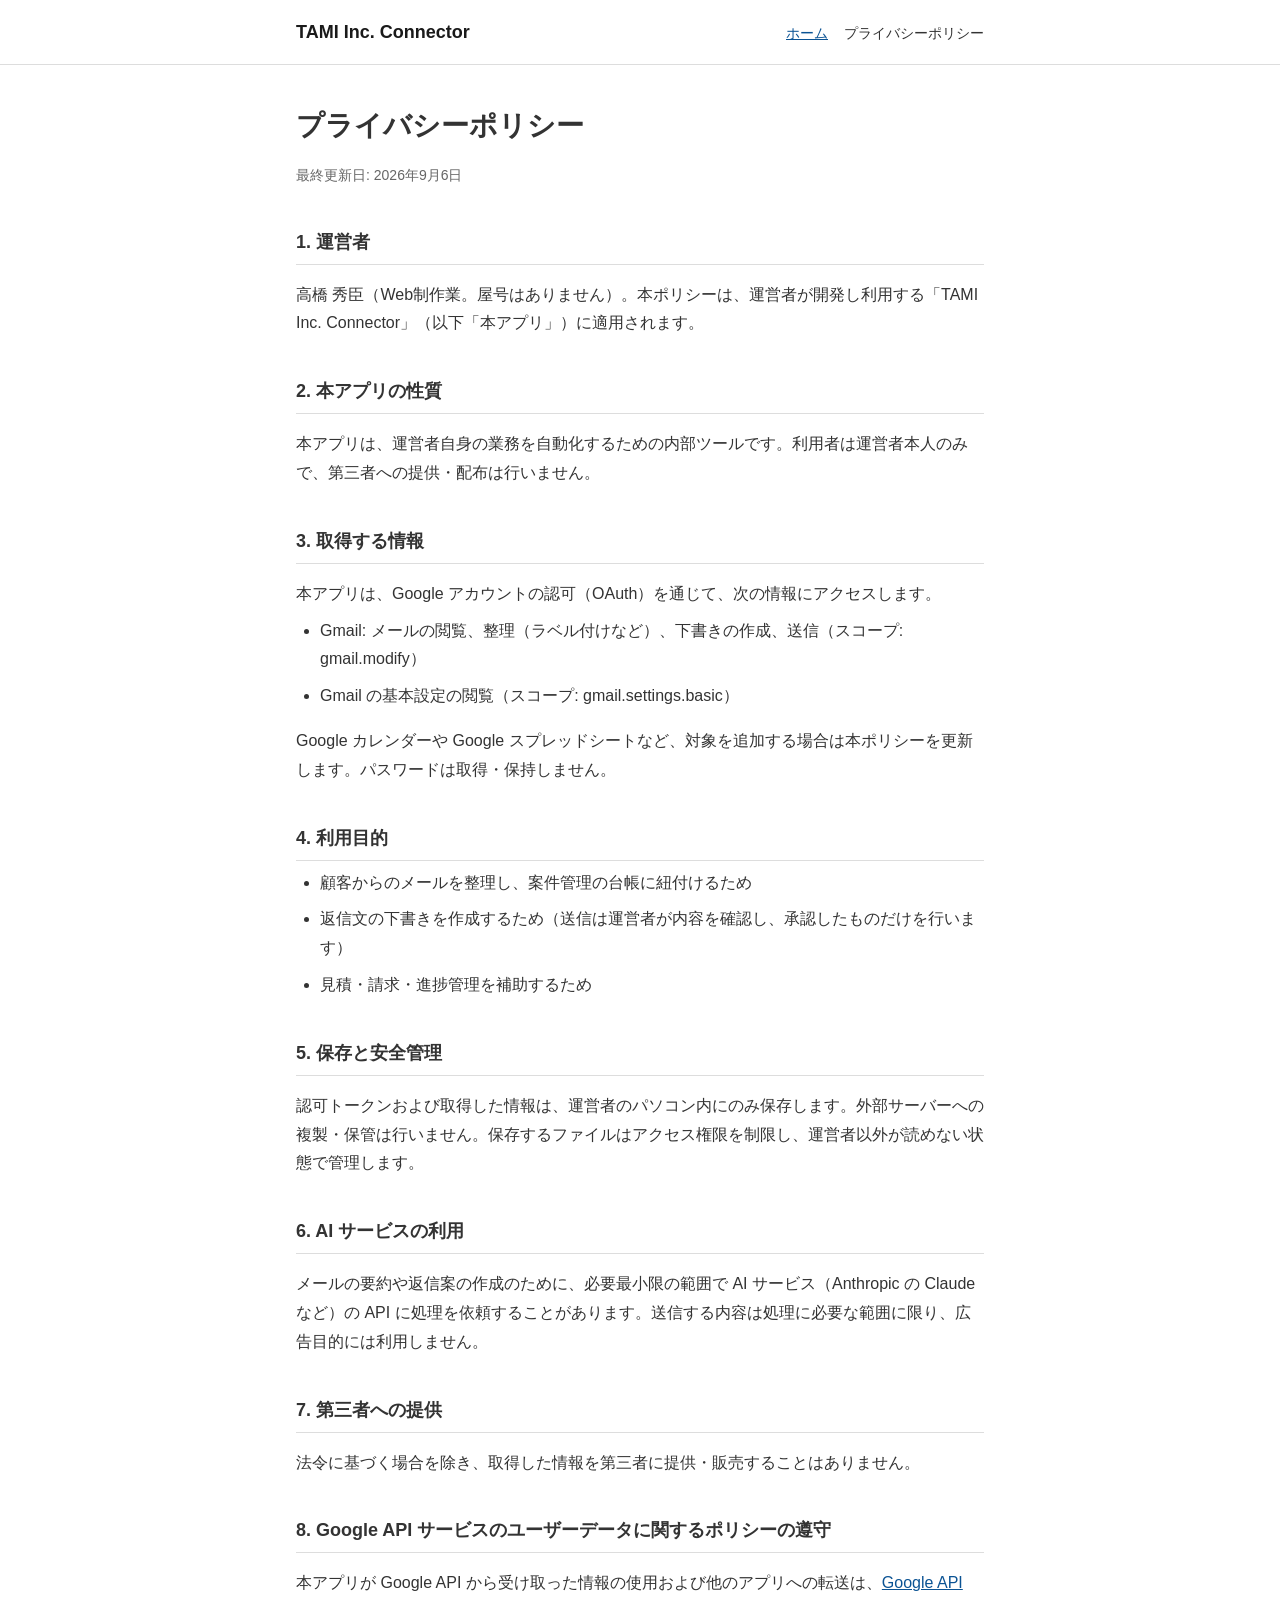
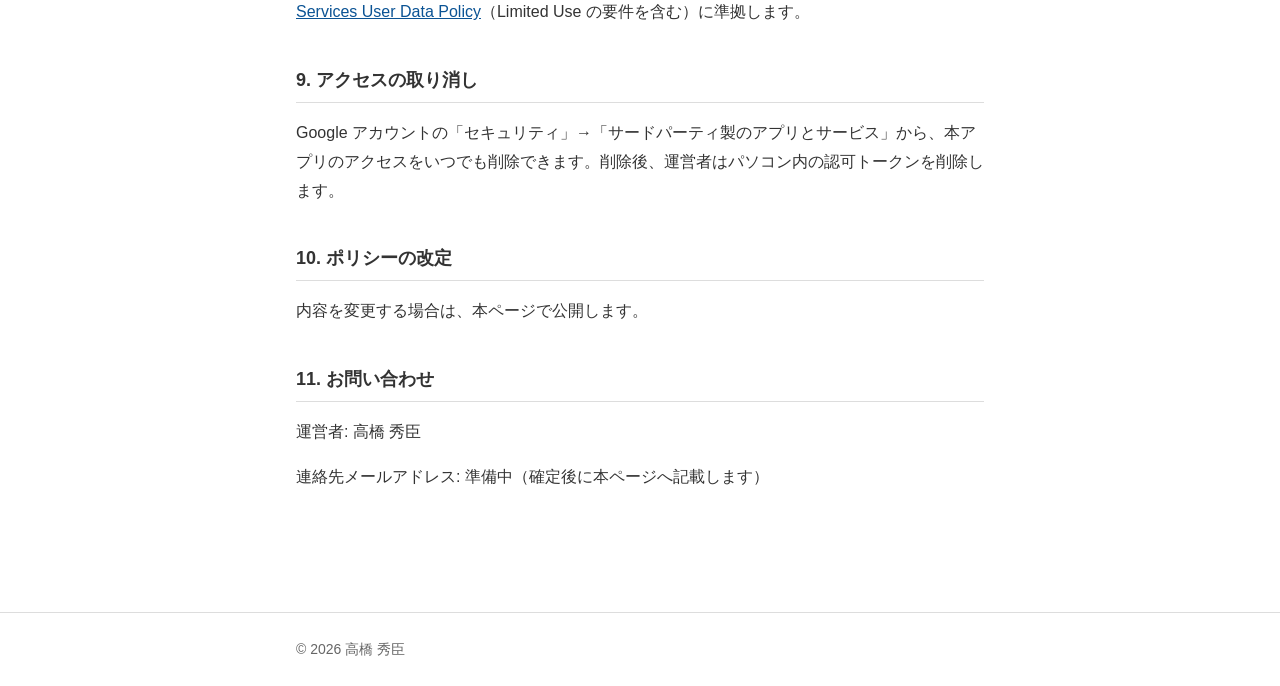
==== privacy.html @ 16e03fde "TAMI Inc. Connector のアプリ紹介とプライバシーポリシー（v1・連絡先メールは準備中）" ====
<!DOCTYPE html>
<html lang="ja">
<head>
  <meta charset="UTF-8">
  <meta name="viewport" content="width=device-width, initial-scale=1.0">
  <title>プライバシーポリシー | TAMI Inc. Connector</title>
  <meta name="description" content="内部ツール「TAMI Inc. Connector」が Google アカウントの認可を通じて取得する情報と、その利用目的・保存方法・取り消し方法を定めたプライバシーポリシーです。">
  <link rel="stylesheet" href="css/style.css">
</head>
<body>
  <header class="l-header">
    <div class="l-header__inner">
      <p class="l-header__title"><a class="l-header__title-link" href="index.html">TAMI Inc. Connector</a></p>
      <nav class="l-header__nav" aria-label="メインメニュー">
        <ul class="l-header__list">
          <li class="l-header__item"><a class="l-header__link" href="index.html">ホーム</a></li>
          <li class="l-header__item"><a class="l-header__link l-header__link--current" href="privacy.html" aria-current="page">プライバシーポリシー</a></li>
        </ul>
      </nav>
    </div>
  </header>

  <main class="l-main">
    <div class="l-main__inner">
      <article class="p-policy">
        <h1 class="p-policy__title">プライバシーポリシー</h1>
        <p class="p-policy__updated">最終更新日: 2026年9月6日</p>

        <section class="p-policy__section">
          <h2 class="p-policy__heading">1. 運営者</h2>
          <p class="p-policy__text">高橋 秀臣（Web制作業。屋号はありません）。本ポリシーは、運営者が開発し利用する「TAMI Inc. Connector」（以下「本アプリ」）に適用されます。</p>
        </section>

        <section class="p-policy__section">
          <h2 class="p-policy__heading">2. 本アプリの性質</h2>
          <p class="p-policy__text">本アプリは、運営者自身の業務を自動化するための内部ツールです。利用者は運営者本人のみで、第三者への提供・配布は行いません。</p>
        </section>

        <section class="p-policy__section">
          <h2 class="p-policy__heading">3. 取得する情報</h2>
          <p class="p-policy__text">本アプリは、Google アカウントの認可（OAuth）を通じて、次の情報にアクセスします。</p>
          <ul class="p-policy__list">
            <li class="p-policy__item">Gmail: メールの閲覧、整理（ラベル付けなど）、下書きの作成、送信（スコープ: gmail.modify）</li>
            <li class="p-policy__item">Gmail の基本設定の閲覧（スコープ: gmail.settings.basic）</li>
          </ul>
          <p class="p-policy__text">Google カレンダーや Google スプレッドシートなど、対象を追加する場合は本ポリシーを更新します。パスワードは取得・保持しません。</p>
        </section>

        <section class="p-policy__section">
          <h2 class="p-policy__heading">4. 利用目的</h2>
          <ul class="p-policy__list">
            <li class="p-policy__item">顧客からのメールを整理し、案件管理の台帳に紐付けるため</li>
            <li class="p-policy__item">返信文の下書きを作成するため（送信は運営者が内容を確認し、承認したものだけを行います）</li>
            <li class="p-policy__item">見積・請求・進捗管理を補助するため</li>
          </ul>
        </section>

        <section class="p-policy__section">
          <h2 class="p-policy__heading">5. 保存と安全管理</h2>
          <p class="p-policy__text">認可トークンおよび取得した情報は、運営者のパソコン内にのみ保存します。外部サーバーへの複製・保管は行いません。保存するファイルはアクセス権限を制限し、運営者以外が読めない状態で管理します。</p>
        </section>

        <section class="p-policy__section">
          <h2 class="p-policy__heading">6. AI サービスの利用</h2>
          <p class="p-policy__text">メールの要約や返信案の作成のために、必要最小限の範囲で AI サービス（Anthropic の Claude など）の API に処理を依頼することがあります。送信する内容は処理に必要な範囲に限り、広告目的には利用しません。</p>
        </section>

        <section class="p-policy__section">
          <h2 class="p-policy__heading">7. 第三者への提供</h2>
          <p class="p-policy__text">法令に基づく場合を除き、取得した情報を第三者に提供・販売することはありません。</p>
        </section>

        <section class="p-policy__section">
          <h2 class="p-policy__heading">8. Google API サービスのユーザーデータに関するポリシーの遵守</h2>
          <p class="p-policy__text">本アプリが Google API から受け取った情報の使用および他のアプリへの転送は、<a href="https://developers.google.com/terms/api-services-user-data-policy" target="_blank" rel="noopener">Google API Services User Data Policy</a>（Limited Use の要件を含む）に準拠します。</p>
        </section>

        <section class="p-policy__section">
          <h2 class="p-policy__heading">9. アクセスの取り消し</h2>
          <p class="p-policy__text">Google アカウントの「セキュリティ」→「サードパーティ製のアプリとサービス」から、本アプリのアクセスをいつでも削除できます。削除後、運営者はパソコン内の認可トークンを削除します。</p>
        </section>

        <section class="p-policy__section">
          <h2 class="p-policy__heading">10. ポリシーの改定</h2>
          <p class="p-policy__text">内容を変更する場合は、本ページで公開します。</p>
        </section>

        <section class="p-policy__section">
          <h2 class="p-policy__heading">11. お問い合わせ</h2>
          <p class="p-policy__text">運営者: 高橋 秀臣</p>
          <p class="p-policy__text">連絡先メールアドレス: 準備中（確定後に本ページへ記載します）</p>
        </section>
      </article>
    </div>
  </main>

  <footer class="l-footer">
    <div class="l-footer__inner">
      <p class="l-footer__copyright">© 2026 高橋 秀臣</p>
    </div>
  </footer>
</body>
</html>
---- css/style.css ----
@charset "UTF-8";

/* Foundation */
@import "foundation/_variable.css";
@import "foundation/_reset.css";
@import "foundation/_base.css";

/* Layout */
@import "layout/_header.css";
@import "layout/_footer.css";
@import "layout/_main.css";

/* Object - Project */
@import "object/project/_intro.css";
@import "object/project/_policy.css";

/* Object - Utility */
@import "object/utility/_utility.css";
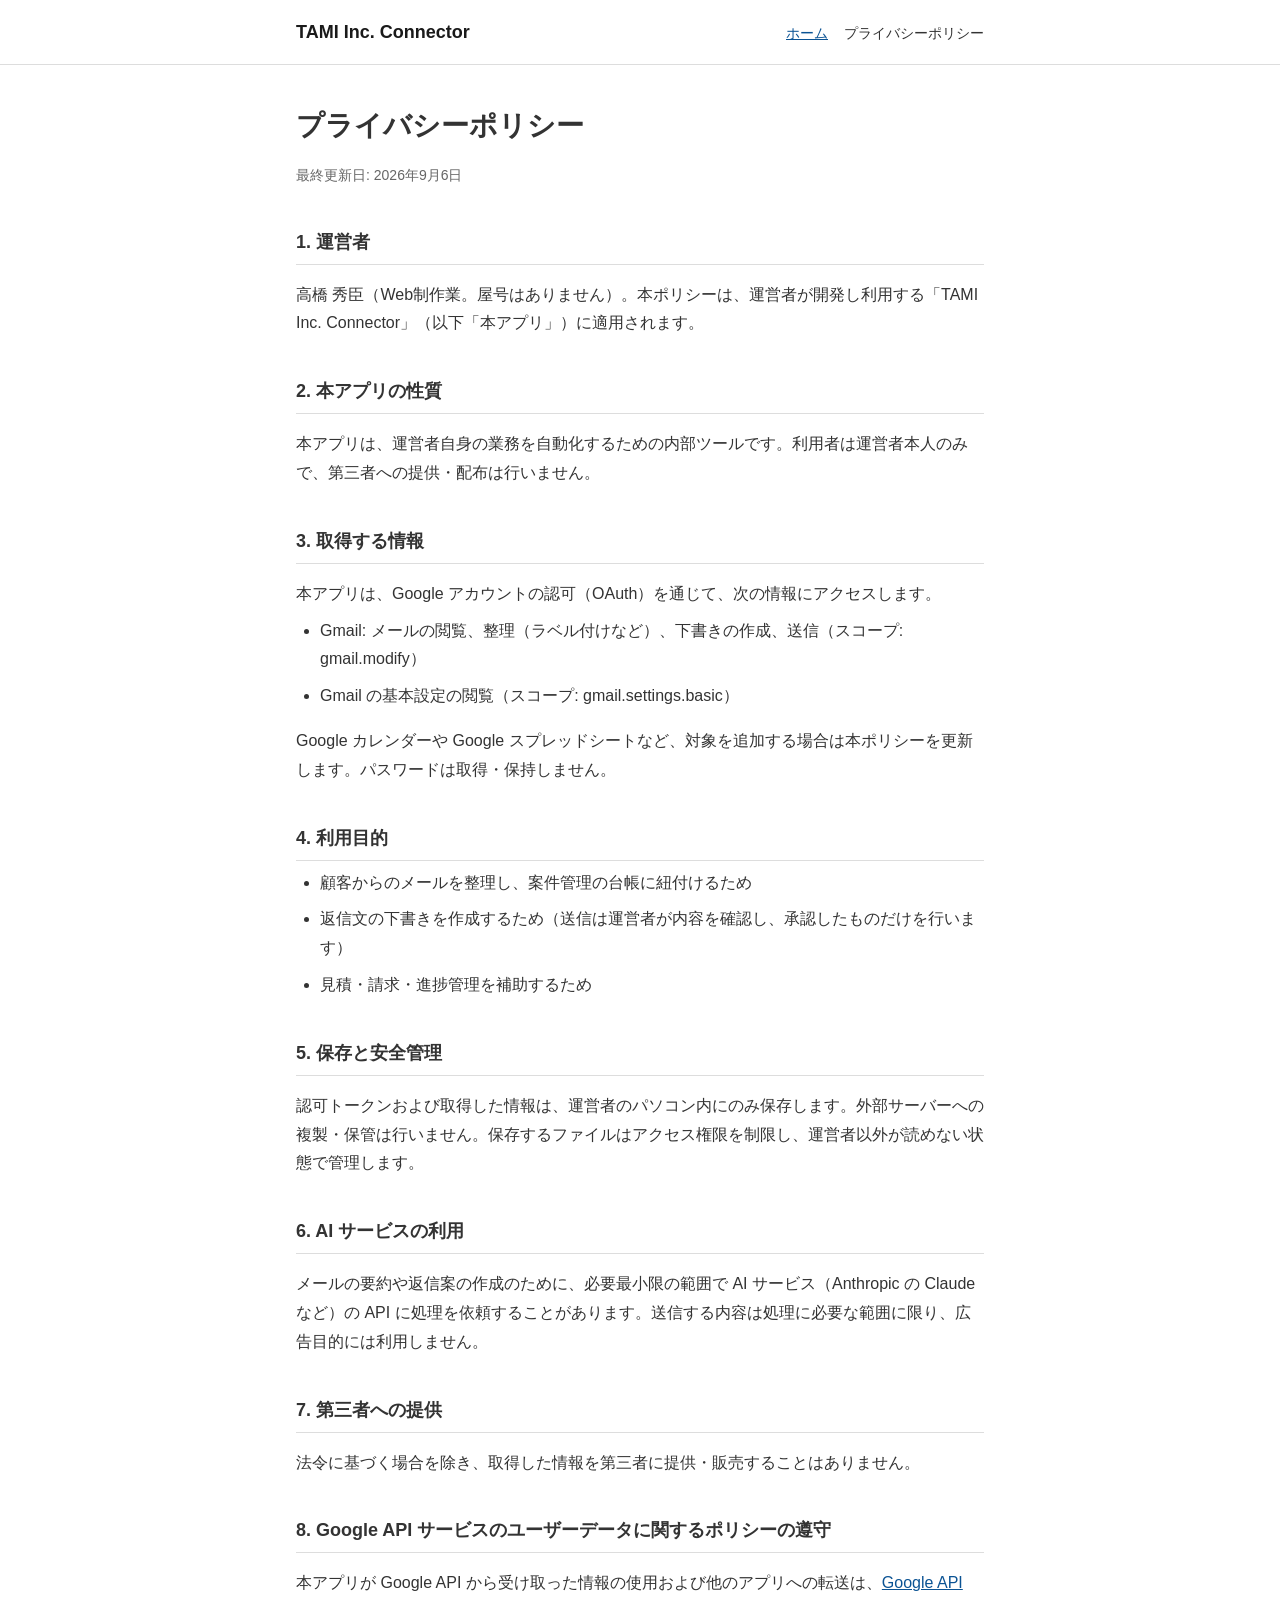
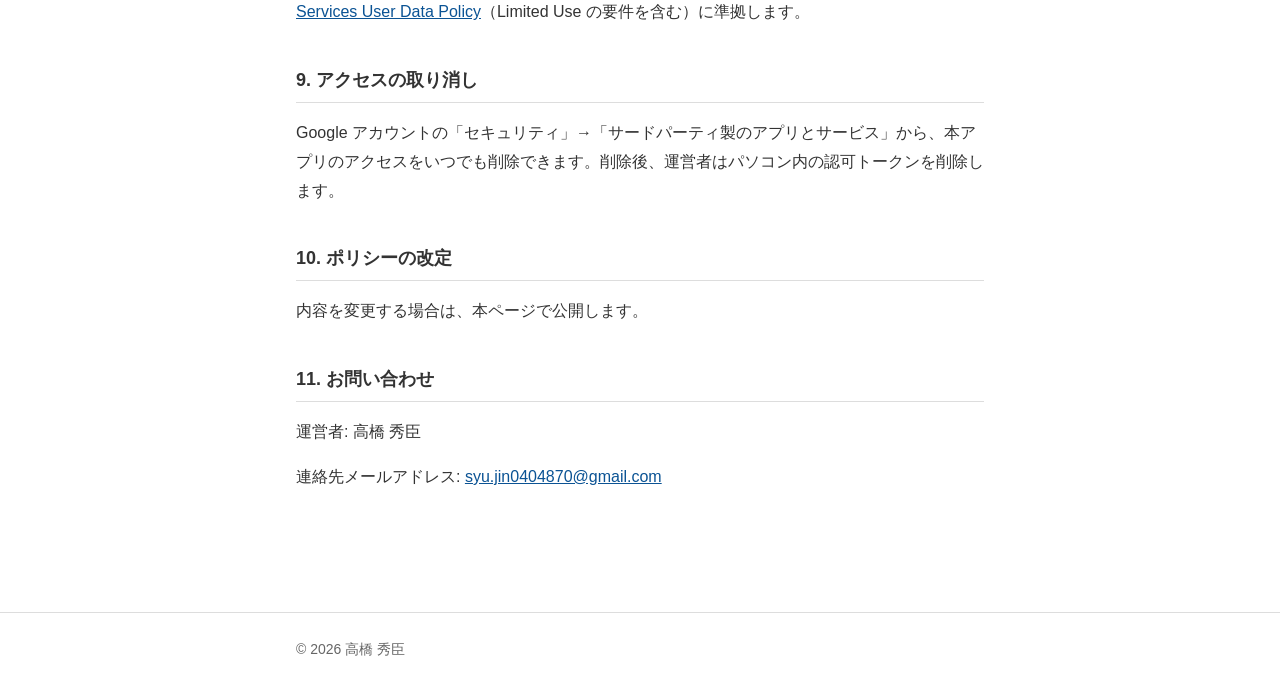
==== commit 0ee9b220: "連絡先メールアドレスを記載（v2）" ====
--- a/privacy.html
+++ b/privacy.html
@@ -88,7 +88,7 @@
         <section class="p-policy__section">
           <h2 class="p-policy__heading">11. お問い合わせ</h2>
           <p class="p-policy__text">運営者: 高橋 秀臣</p>
-          <p class="p-policy__text">連絡先メールアドレス: 準備中（確定後に本ページへ記載します）</p>
+          <p class="p-policy__text">連絡先メールアドレス: <a href="mailto:syu.jin0404870@gmail.com">syu.jin0404870@gmail.com</a></p>
         </section>
       </article>
     </div>
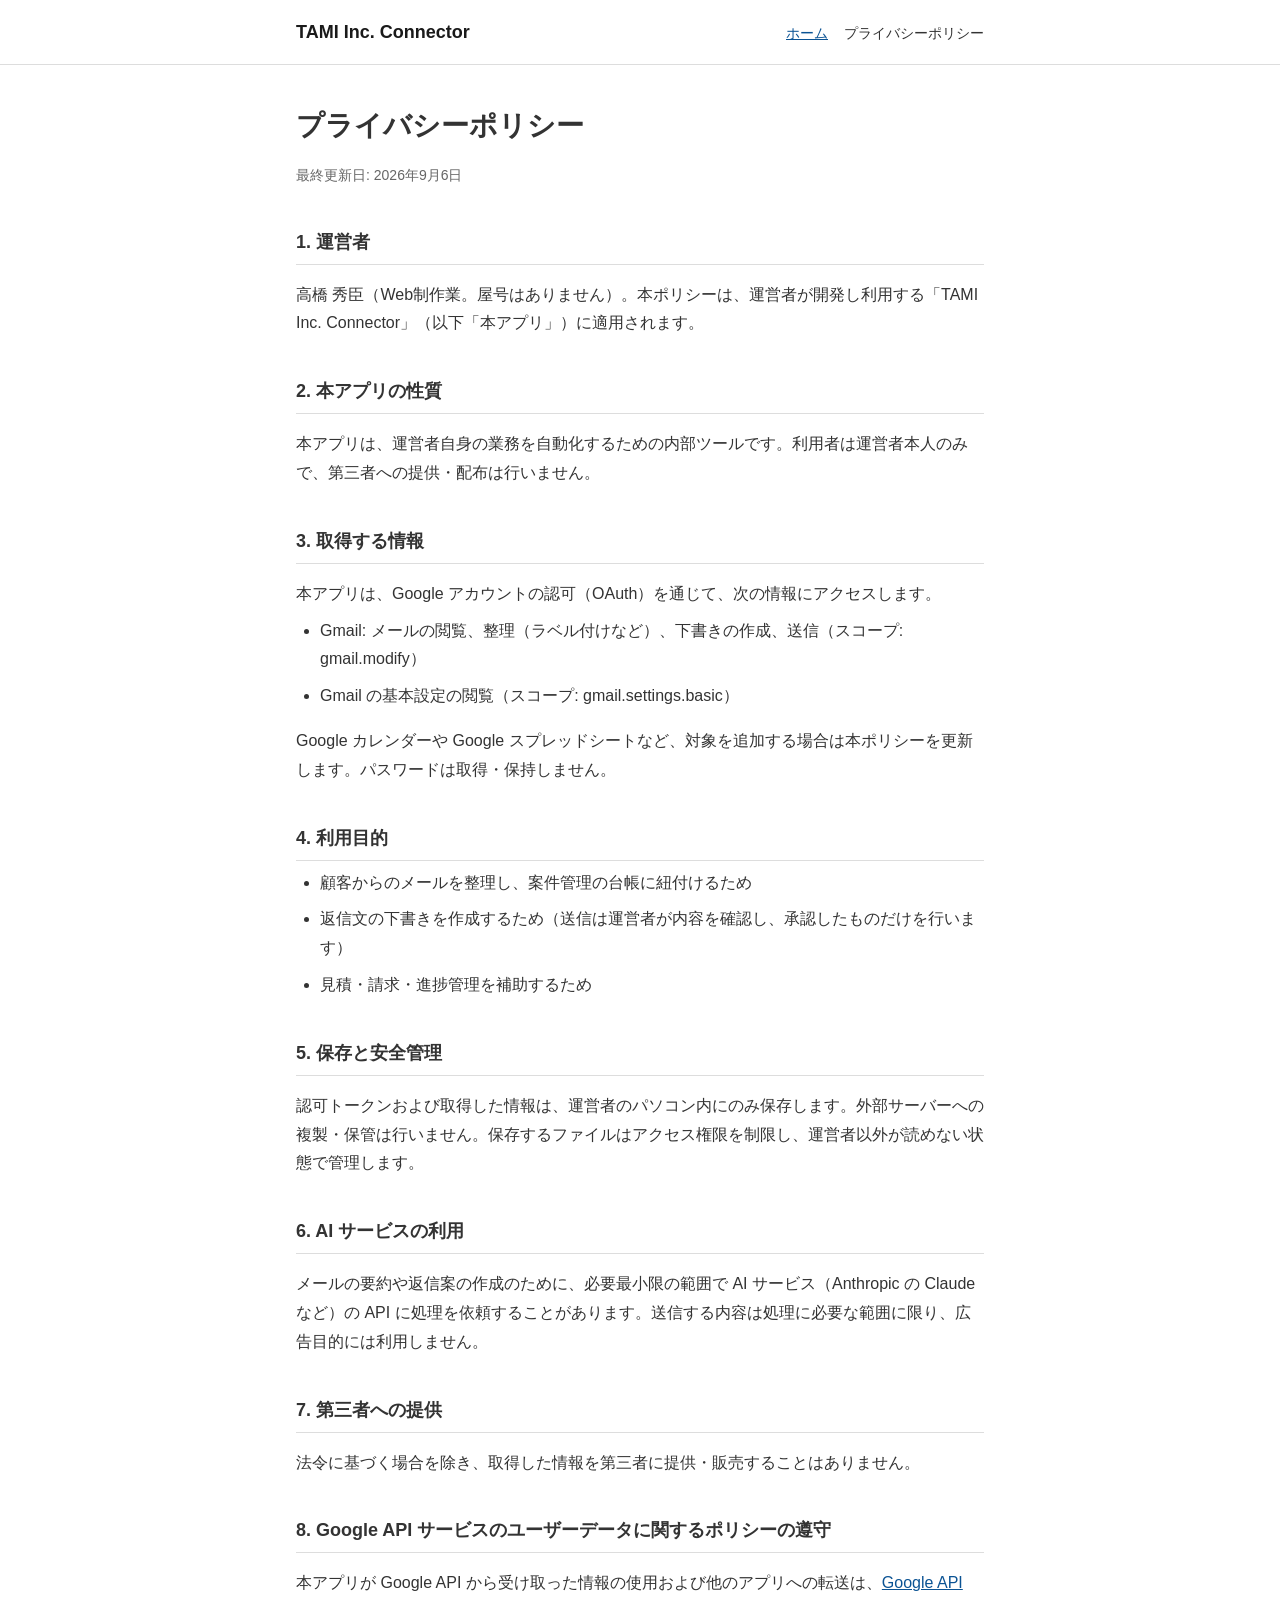
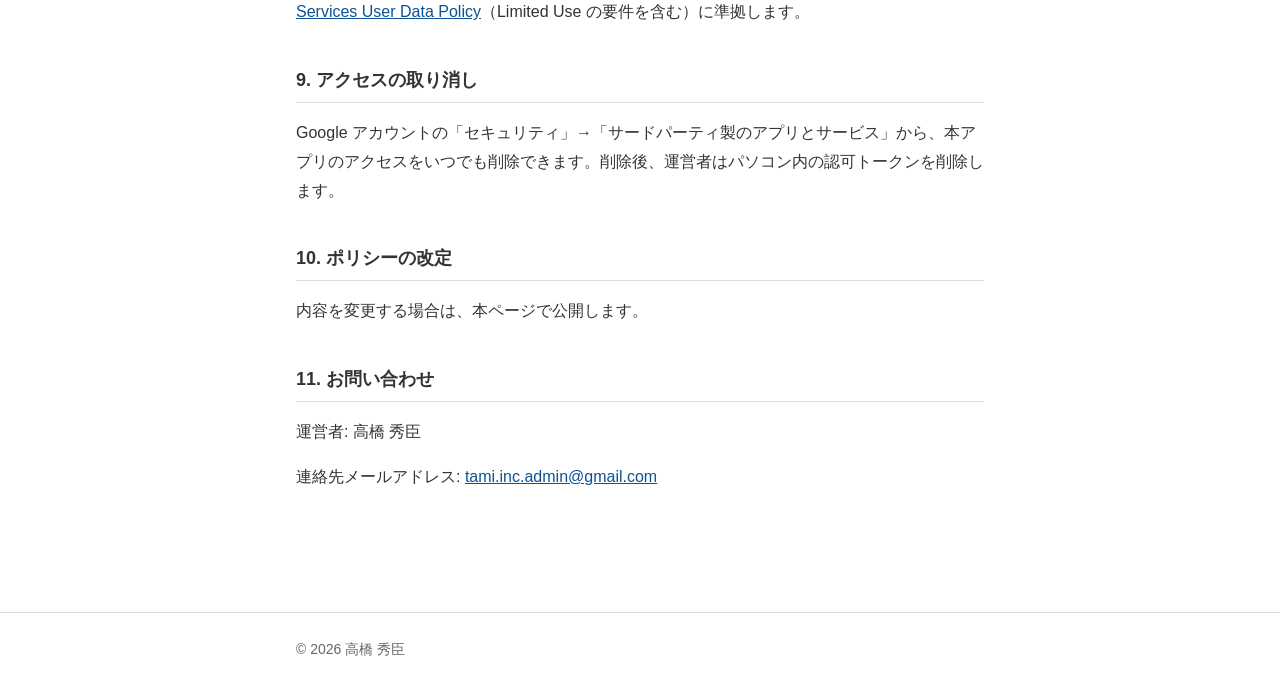
==== commit c7518af7: "fix: 連絡先メールアドレスを事業用アドレスに変更 運営者の方針で、アドレスを「個人用」と「事業用」の2本に整理した。 このページは事業（TAMI Inc. Connector）の連絡先なので、個人" ====
--- a/privacy.html
+++ b/privacy.html
@@ -88,7 +88,7 @@
         <section class="p-policy__section">
           <h2 class="p-policy__heading">11. お問い合わせ</h2>
           <p class="p-policy__text">運営者: 高橋 秀臣</p>
-          <p class="p-policy__text">連絡先メールアドレス: <a href="mailto:syu.jin0404870@gmail.com">syu.jin0404870@gmail.com</a></p>
+          <p class="p-policy__text">連絡先メールアドレス: <a href="mailto:tami.inc.admin@gmail.com">tami.inc.admin@gmail.com</a></p>
         </section>
       </article>
     </div>
